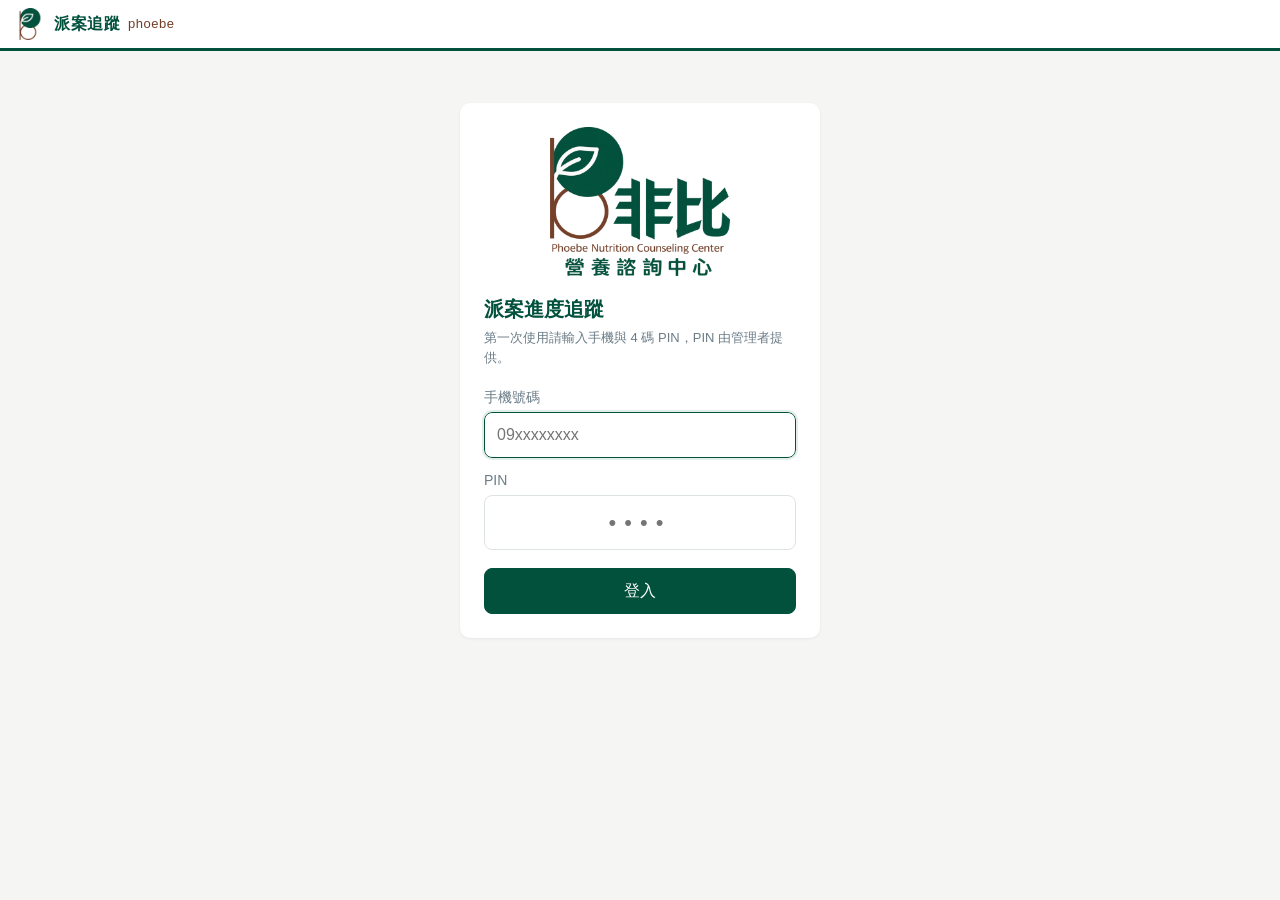
==== docs/index.html @ a388d230 "Add files via upload" ====
<!DOCTYPE html>
<html lang="zh-Hant">
<head>
<meta charset="utf-8">
<meta name="viewport" content="width=device-width, initial-scale=1, viewport-fit=cover">
<meta name="theme-color" content="#01513c">
<meta name="apple-mobile-web-app-capable" content="yes">
<meta name="apple-mobile-web-app-title" content="派案追蹤">
<title>phoebe 派案進度追蹤</title>
<link rel="manifest" href="manifest.json">
<link rel="icon" href="icon-192.png">
<link rel="apple-touch-icon" href="icon-192.png">
<link rel="stylesheet" href="style.css">
</head>
<body>
<header class="topbar">
  <div class="brand"><img src="mark.png" alt="phoebe">派案追蹤 <small>phoebe</small></div>
  <div class="who" id="who"></div>
</header>
<main id="app"><div class="center muted">載入中…</div></main>
<div id="modal" class="modal hidden" role="dialog" aria-modal="true"><div class="sheet" id="modalBody"></div></div>
<div id="toast" class="toast hidden"></div>
<div id="busy" class="busy hidden"><div class="spinner"></div></div>
<script src="config.js"></script>
<script src="app.js"></script>
</body>
</html>
---- docs/style.css ----
:root {
  /* phoebe 企業色：墨綠 #01513c、棕 #723e27 */
  --blue: #01513c;
  --blue-d: #013d2d;
  --blue-l: #e2eee8;
  --brown: #723e27;
  --brown-l: #f3e9e3;
  --bg: #f5f6f3;
  --card: #fff;
  --line: #dde3df;
  --text: #1f2d36;
  --muted: #6b7c87;
  --ok: #2f7d4f;
  --ok-l: #e4f3e8;
  --warn: #b66a12;
  --warn-l: #fdf0dd;
  --bad: #b23b3b;
  --bad-l: #fbe6e6;
  --r: 10px;
}
* { box-sizing: border-box; }
html, body { margin: 0; background: var(--bg); color: var(--text);
  font: 16px/1.5 -apple-system, "PingFang TC", "Microsoft JhengHei", "Noto Sans TC", sans-serif; }
button, input, select, textarea { font: inherit; }
.hidden { display: none !important; }
.muted { color: var(--muted); }
.center { text-align: center; padding: 40px 16px; }
.small { font-size: 13px; }

.topbar { position: sticky; top: 0; z-index: 10; background: #fff; color: var(--blue);
  display: flex; justify-content: space-between; align-items: center; gap: 8px;
  border-bottom: 3px solid var(--blue);
  padding: 8px 14px; padding-top: max(8px, env(safe-area-inset-top)); }
.brand { font-weight: 700; letter-spacing: .5px; display: flex; align-items: center; gap: 8px; white-space: nowrap; }
.brand img { width: 32px; height: 32px; }
.brand small { color: var(--brown); font-weight: 500; font-size: 13px; }
.who { font-size: 14px; display: flex; gap: 8px; align-items: center; color: var(--text); }
.who .role { background: var(--brown-l); color: var(--brown); border-radius: 10px; padding: 0 8px; font-size: 12px; }
.who button { background: transparent; color: var(--blue); border: 1px solid var(--blue); border-radius: 6px; padding: 2px 10px; cursor: pointer; }
@media (max-width: 380px) { .brand small { display: none; } }

main { max-width: 860px; margin: 0 auto; padding: 12px 12px 80px; }

/* 登入 */
.login { max-width: 360px; margin: 40px auto; background: var(--card); border-radius: var(--r); padding: 24px; box-shadow: 0 1px 3px rgba(0,0,0,.06); }
.login .logo { display: block; width: 180px; margin: 0 auto 18px; }
.login h1 { font-size: 20px; margin: 0 0 4px; color: var(--blue); }
.login p { margin: 0 0 20px; }

label { display: block; font-size: 14px; color: var(--muted); margin: 12px 0 4px; }
input[type=text], input[type=tel], input[type=password], input[type=date], select, textarea {
  width: 100%; padding: 10px 12px; border: 1px solid var(--line); border-radius: 8px; background: #fff; color: var(--text); }
input:focus, select:focus, textarea:focus { outline: 2px solid var(--blue-l); border-color: var(--blue); }
textarea { min-height: 80px; resize: vertical; }
.pin { letter-spacing: 8px; font-size: 22px; text-align: center; }

.btn { display: inline-flex; align-items: center; justify-content: center; gap: 6px;
  border: 1px solid var(--line); background: #fff; color: var(--text); border-radius: 8px;
  padding: 8px 14px; cursor: pointer; min-height: 40px; }
.btn:hover { border-color: var(--blue); }
.btn.primary { background: var(--blue); color: #fff; border-color: var(--blue); }
.btn.primary:hover { background: var(--blue-d); }
.btn.danger { color: var(--bad); border-color: #e8c3c3; }
.btn.ok { color: var(--ok); border-color: #bfe0cf; }
.btn.block { width: 100%; margin-top: 18px; min-height: 46px; }
.btn:disabled { opacity: .45; cursor: not-allowed; }
.btn.sm { min-height: 32px; padding: 4px 10px; font-size: 14px; }

/* 分頁 */
.tabs { display: flex; gap: 6px; overflow-x: auto; padding: 4px 0 10px; scrollbar-width: none; }
.tabs::-webkit-scrollbar { display: none; }
.tab { flex: 0 0 auto; border: 1px solid var(--line); background: #fff; border-radius: 20px;
  padding: 6px 14px; cursor: pointer; font-size: 15px; white-space: nowrap; color: var(--text); }
.tab.on { background: var(--blue); color: #fff; border-color: var(--blue); }
.tab .n { display: inline-block; min-width: 20px; padding: 0 6px; margin-left: 4px; border-radius: 10px;
  background: var(--blue-l); color: var(--blue-d); font-size: 13px; text-align: center; }
.tab.on .n { background: rgba(255,255,255,.25); color: #fff; }
.tab .n.alert { background: var(--bad); color: #fff; }
.nav { display: flex; gap: 4px; margin-bottom: 10px; border-bottom: 1px solid var(--line); overflow-x: auto; }
.nav button { background: none; border: none; padding: 10px 14px; cursor: pointer; color: var(--muted);
  border-bottom: 3px solid transparent; white-space: nowrap; font-size: 15px; }
.nav button.on { color: var(--blue-d); border-bottom-color: var(--brown); font-weight: 600; }

/* 卡片 */
.card { background: var(--card); border-radius: var(--r); padding: 14px; margin-bottom: 10px;
  box-shadow: 0 1px 2px rgba(0,0,0,.05); border-left: 4px solid var(--blue-l); }
.card.warn { border-left-color: var(--warn); }
.card.bad { border-left-color: var(--bad); }
.card.ok { border-left-color: var(--ok); }
.card h3 { margin: 0; font-size: 17px; display: flex; flex-wrap: wrap; gap: 6px; align-items: center; }
.card .meta { color: var(--muted); font-size: 14px; margin-top: 4px; }
.card .row { margin-top: 8px; font-size: 15px; }
.card .acts { display: flex; flex-wrap: wrap; gap: 8px; margin-top: 12px; }
.note { background: var(--bg); border-radius: 6px; padding: 6px 10px; margin-top: 8px; font-size: 14px; }
.note.warn { background: var(--warn-l); }
.note.bad { background: var(--bad-l); }

.tag { display: inline-block; font-size: 12px; padding: 1px 8px; border-radius: 10px; background: var(--blue-l); color: var(--blue-d); font-weight: normal; }
.tag.ok { background: var(--ok-l); color: var(--ok); }
.tag.warn { background: var(--warn-l); color: var(--warn); }
.tag.bad { background: var(--bad-l); color: var(--bad); }
.tag.gray { background: #eceff1; color: var(--muted); }

.search { margin-bottom: 10px; }
.empty { text-align: center; color: var(--muted); padding: 30px 0; }

/* 日期選擇 */
.legend { display: flex; gap: 14px; font-size: 13px; margin: 6px 0 10px; color: var(--muted); }
.legend i { display: inline-block; width: 12px; height: 12px; border-radius: 3px; margin-right: 4px; vertical-align: -1px; }
.dates { display: grid; grid-template-columns: repeat(4, 1fr); gap: 6px; }
@media (min-width: 560px) { .dates { grid-template-columns: repeat(6, 1fr); } }
.d { border: 1px solid; border-radius: 8px; padding: 6px 2px; text-align: center; cursor: pointer; background: #fff; line-height: 1.3; }
.d b { display: block; font-size: 16px; }
.d span { font-size: 12px; }
.d.normal { border-color: #bfe0cf; background: var(--ok-l); color: var(--ok); }
.d.over { border-color: #f0cf9f; background: var(--warn-l); color: var(--warn); }
.d.cur { outline: 2px dashed var(--muted); }
.d.sel { outline: 3px solid var(--blue); outline-offset: 1px; }
.d.normal.sel { background: var(--ok); color: #fff; }
.d.over.sel { background: var(--warn); color: #fff; }
.alertbox { background: var(--warn-l); color: var(--warn); border-radius: 8px; padding: 10px 12px; margin-top: 12px; font-size: 15px; }

/* 表單 */
.form { background: var(--card); border-radius: var(--r); padding: 16px; }
.grid2 { display: grid; grid-template-columns: 1fr; gap: 0 14px; }
@media (min-width: 560px) { .grid2 { grid-template-columns: 1fr 1fr; } }
.check { display: flex; gap: 8px; align-items: center; cursor: pointer; font-size: 15px; color: var(--text); margin: 0; }
.check input { width: 20px; height: 20px; accent-color: var(--blue); }

table.list { width: 100%; border-collapse: collapse; background: #fff; border-radius: var(--r); overflow: hidden; font-size: 15px; }
table.list th, table.list td { padding: 10px; border-bottom: 1px solid var(--line); text-align: left; }
table.list th { background: var(--brown-l); color: var(--brown); font-weight: 600; font-size: 14px; }

/* 視窗 */
.modal { position: fixed; inset: 0; background: rgba(15,35,28,.45); z-index: 50; display: flex; align-items: flex-end; justify-content: center; }
@media (min-width: 560px) { .modal { align-items: center; } }
.sheet { background: #fff; width: 100%; max-width: 520px; max-height: 92vh; overflow-y: auto;
  border-radius: 14px 14px 0 0; padding: 18px 16px calc(18px + env(safe-area-inset-bottom)); }
@media (min-width: 560px) { .sheet { border-radius: 14px; } }
.sheet h2 { margin: 0 0 4px; font-size: 18px; }
.sheet .foot { display: flex; gap: 8px; margin-top: 18px; }
.sheet .foot .btn { flex: 1; min-height: 46px; }
.bigpin { font-size: 40px; letter-spacing: 12px; text-align: center; font-weight: 700; color: var(--blue-d); background: var(--blue-l); border-radius: 10px; padding: 14px; margin: 14px 0; }

.toast { position: fixed; left: 50%; bottom: calc(24px + env(safe-area-inset-bottom)); transform: translateX(-50%);
  background: #1d2b25; color: #fff; padding: 10px 18px; border-radius: 20px; z-index: 80; font-size: 15px; max-width: 90vw; }
.toast.err { background: var(--bad); }
.busy { position: fixed; inset: 0; z-index: 70; background: rgba(255,255,255,.4); display: flex; align-items: center; justify-content: center; }
.spinner { width: 36px; height: 36px; border: 4px solid var(--blue-l); border-top-color: var(--blue); border-radius: 50%; animation: spin .8s linear infinite; }
@keyframes spin { to { transform: rotate(360deg); } }
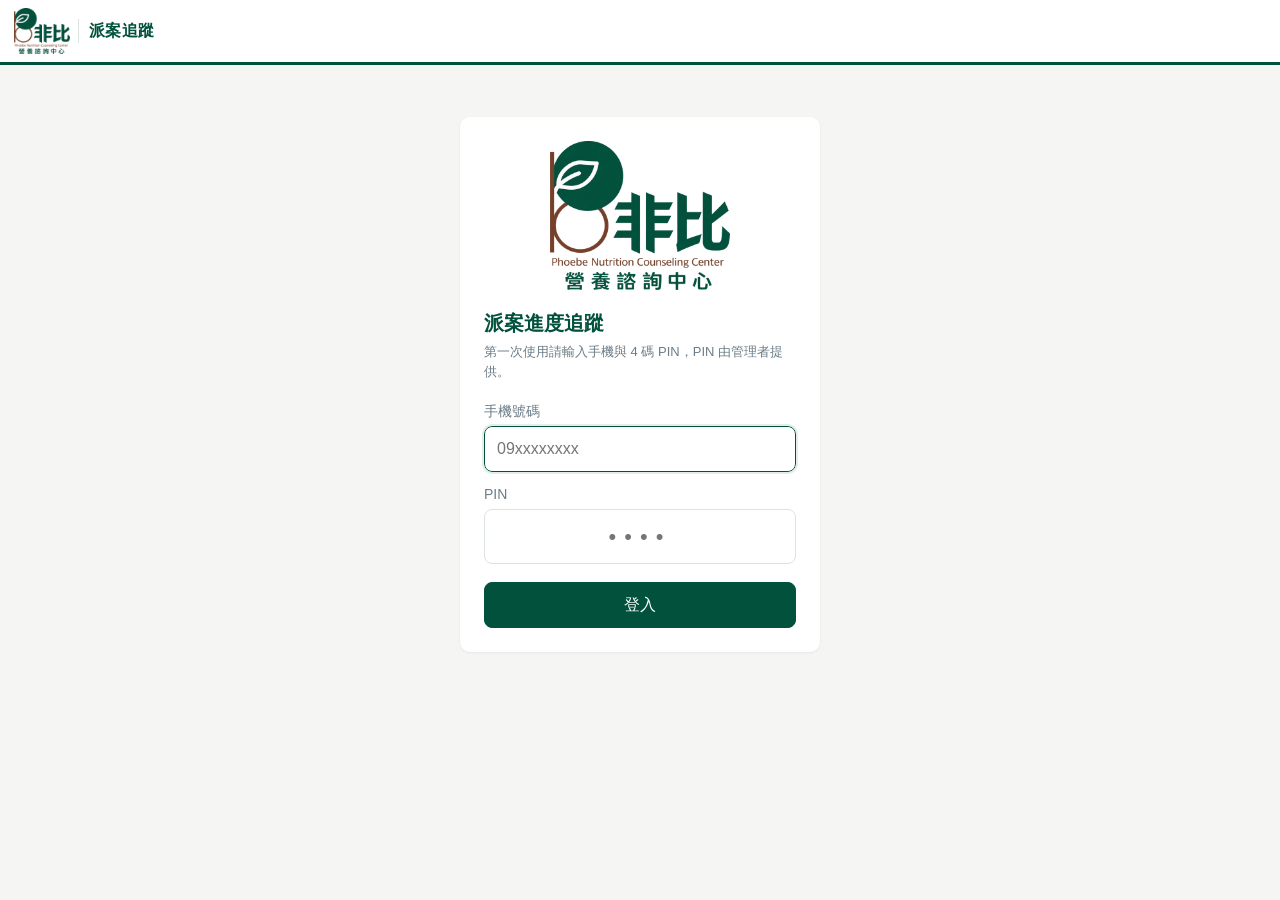
==== commit d98b6f76: "Add files via upload" ====
--- a/docs/index.html
+++ b/docs/index.html
@@ -14,12 +14,13 @@
 </head>
 <body>
 <header class="topbar">
-  <div class="brand"><img src="mark.png" alt="phoebe">派案追蹤 <small>phoebe</small></div>
+  <div class="brand"><img src="logo.png" alt="phoebe 營養諮詢中心"><span>派案追蹤</span></div>
   <div class="who" id="who"></div>
 </header>
 <main id="app"><div class="center muted">載入中…</div></main>
 <div id="modal" class="modal hidden" role="dialog" aria-modal="true"><div class="sheet" id="modalBody"></div></div>
 <div id="toast" class="toast hidden"></div>
+<div id="sync" class="sync hidden"></div>
 <div id="busy" class="busy hidden"><div class="spinner"></div></div>
 <script src="config.js"></script>
 <script src="app.js"></script>
--- a/docs/style.css
+++ b/docs/style.css
@@ -32,12 +32,12 @@
   border-bottom: 3px solid var(--blue);
   padding: 8px 14px; padding-top: max(8px, env(safe-area-inset-top)); }
 .brand { font-weight: 700; letter-spacing: .5px; display: flex; align-items: center; gap: 8px; white-space: nowrap; }
-.brand img { width: 32px; height: 32px; }
-.brand small { color: var(--brown); font-weight: 500; font-size: 13px; }
+.brand img { height: 46px; width: auto; display: block; }
+.brand span { border-left: 1px solid var(--line); padding-left: 10px; }
 .who { font-size: 14px; display: flex; gap: 8px; align-items: center; color: var(--text); }
 .who .role { background: var(--brown-l); color: var(--brown); border-radius: 10px; padding: 0 8px; font-size: 12px; }
 .who button { background: transparent; color: var(--blue); border: 1px solid var(--blue); border-radius: 6px; padding: 2px 10px; cursor: pointer; }
-@media (max-width: 380px) { .brand small { display: none; } }
+@media (max-width: 380px) { .brand img { height: 40px; } .brand span { font-size: 15px; } }
 
 main { max-width: 860px; margin: 0 auto; padding: 12px 12px 80px; }
 
@@ -148,3 +148,9 @@
 .busy { position: fixed; inset: 0; z-index: 70; background: rgba(255,255,255,.4); display: flex; align-items: center; justify-content: center; }
 .spinner { width: 36px; height: 36px; border: 4px solid var(--blue-l); border-top-color: var(--blue); border-radius: 50%; animation: spin .8s linear infinite; }
 @keyframes spin { to { transform: rotate(360deg); } }
+.sync { position: fixed; top: calc(70px + env(safe-area-inset-top)); right: 12px; z-index: 60; font-size: 13px;
+  background: var(--brown-l); color: var(--brown); padding: 2px 10px; border-radius: 10px; box-shadow: 0 1px 3px rgba(0,0,0,.08); }
+.sync::before { content: ''; display: inline-block; width: 8px; height: 8px; border-radius: 50%; background: var(--brown); margin-right: 6px; animation: pulse 1s infinite; }
+.sync.done { background: var(--ok-l); color: var(--ok); }
+.sync.done::before { background: var(--ok); animation: none; }
+@keyframes pulse { 50% { opacity: .3; } }
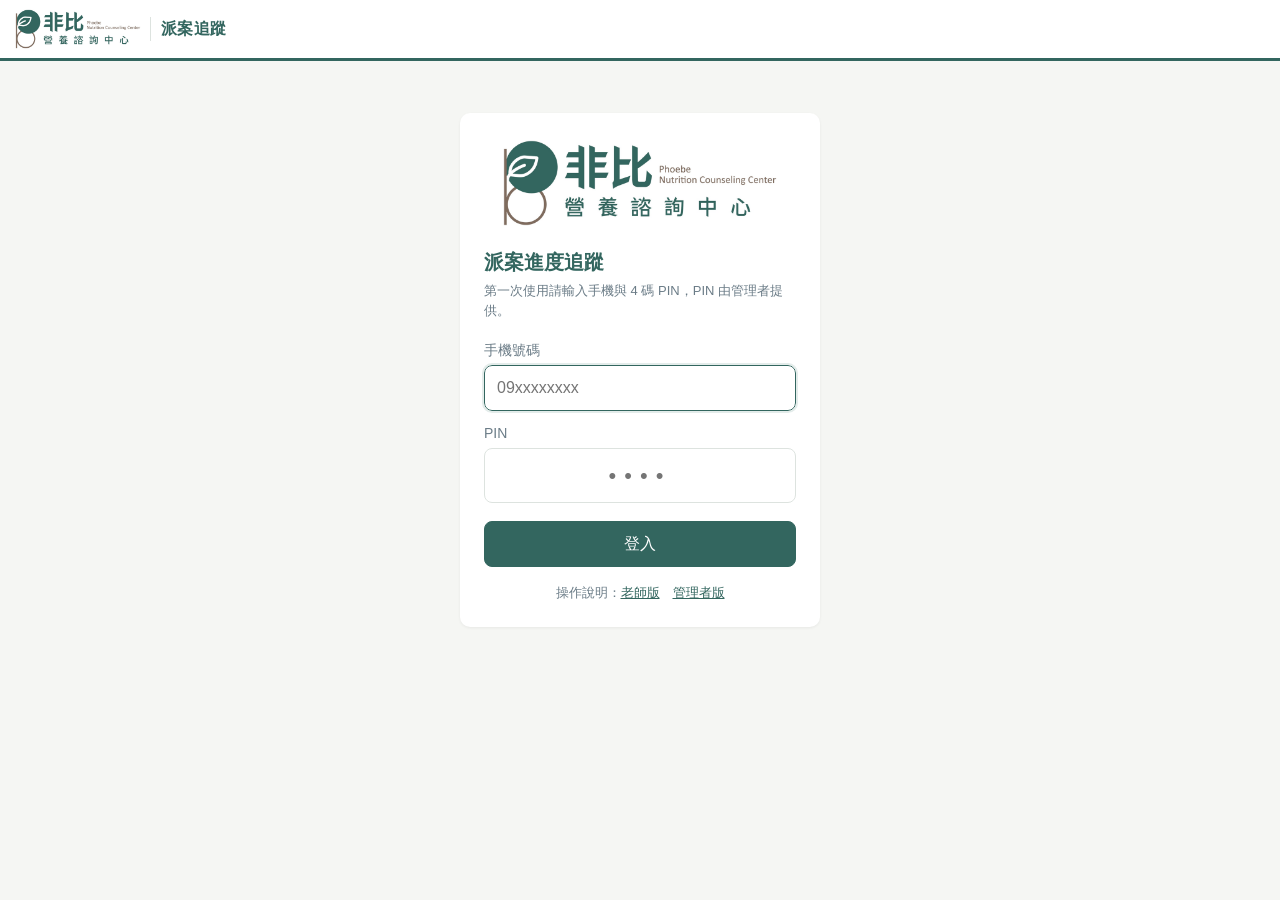
==== commit 45c783f8: "Add files via upload" ====
--- a/docs/index.html
+++ b/docs/index.html
@@ -3,7 +3,7 @@
 <head>
 <meta charset="utf-8">
 <meta name="viewport" content="width=device-width, initial-scale=1, viewport-fit=cover">
-<meta name="theme-color" content="#01513c">
+<meta name="theme-color" content="#33665f">
 <meta name="apple-mobile-web-app-capable" content="yes">
 <meta name="apple-mobile-web-app-title" content="派案追蹤">
 <title>phoebe 派案進度追蹤</title>
--- a/docs/style.css
+++ b/docs/style.css
@@ -1,10 +1,10 @@
 :root {
-  /* phoebe 企業色：墨綠 #01513c、棕 #723e27 */
-  --blue: #01513c;
-  --blue-d: #013d2d;
-  --blue-l: #e2eee8;
-  --brown: #723e27;
-  --brown-l: #f3e9e3;
+  /* phoebe 企業色：綠 #33665f、灰褐 #7f6c5e（取自 phoebe-logo） */
+  --blue: #33665f;
+  --blue-d: #264d47;
+  --blue-l: #e3ecea;
+  --brown: #7f6c5e;
+  --brown-l: #f1ece8;
   --bg: #f5f6f3;
   --card: #fff;
   --line: #dde3df;
@@ -32,18 +32,20 @@
   border-bottom: 3px solid var(--blue);
   padding: 8px 14px; padding-top: max(8px, env(safe-area-inset-top)); }
 .brand { font-weight: 700; letter-spacing: .5px; display: flex; align-items: center; gap: 8px; white-space: nowrap; }
-.brand img { height: 46px; width: auto; display: block; }
+.brand img { height: 42px; width: auto; display: block; }
 .brand span { border-left: 1px solid var(--line); padding-left: 10px; }
 .who { font-size: 14px; display: flex; gap: 8px; align-items: center; color: var(--text); }
 .who .role { background: var(--brown-l); color: var(--brown); border-radius: 10px; padding: 0 8px; font-size: 12px; }
-.who button { background: transparent; color: var(--blue); border: 1px solid var(--blue); border-radius: 6px; padding: 2px 10px; cursor: pointer; }
-@media (max-width: 380px) { .brand img { height: 40px; } .brand span { font-size: 15px; } }
+.who button, .who .help { background: transparent; color: var(--blue); border: 1px solid var(--blue); border-radius: 6px; padding: 2px 10px; cursor: pointer; font-size: 14px; text-decoration: none; line-height: 1.5; }
+.who .help { background: var(--blue-l); border-color: var(--blue-l); }
+@media (max-width: 420px) { .who .role { display: none; } .who { gap: 6px; } .brand span { display: none; } }
+@media (max-width: 380px) { .brand img { height: 34px; } .brand span { font-size: 15px; } }
 
 main { max-width: 860px; margin: 0 auto; padding: 12px 12px 80px; }
 
 /* 登入 */
 .login { max-width: 360px; margin: 40px auto; background: var(--card); border-radius: var(--r); padding: 24px; box-shadow: 0 1px 3px rgba(0,0,0,.06); }
-.login .logo { display: block; width: 180px; margin: 0 auto 18px; }
+.login .logo { display: block; width: 100%; max-width: 280px; margin: 0 auto 18px; }
 .login h1 { font-size: 20px; margin: 0 0 4px; color: var(--blue); }
 .login p { margin: 0 0 20px; }
 
@@ -132,7 +134,7 @@
 table.list th { background: var(--brown-l); color: var(--brown); font-weight: 600; font-size: 14px; }
 
 /* 視窗 */
-.modal { position: fixed; inset: 0; background: rgba(15,35,28,.45); z-index: 50; display: flex; align-items: flex-end; justify-content: center; }
+.modal { position: fixed; inset: 0; background: rgba(25,45,42,.45); z-index: 50; display: flex; align-items: flex-end; justify-content: center; }
 @media (min-width: 560px) { .modal { align-items: center; } }
 .sheet { background: #fff; width: 100%; max-width: 520px; max-height: 92vh; overflow-y: auto;
   border-radius: 14px 14px 0 0; padding: 18px 16px calc(18px + env(safe-area-inset-bottom)); }
@@ -154,3 +156,4 @@
 .sync.done { background: var(--ok-l); color: var(--ok); }
 .sync.done::before { background: var(--ok); animation: none; }
 @keyframes pulse { 50% { opacity: .3; } }
+a { color: var(--blue); }
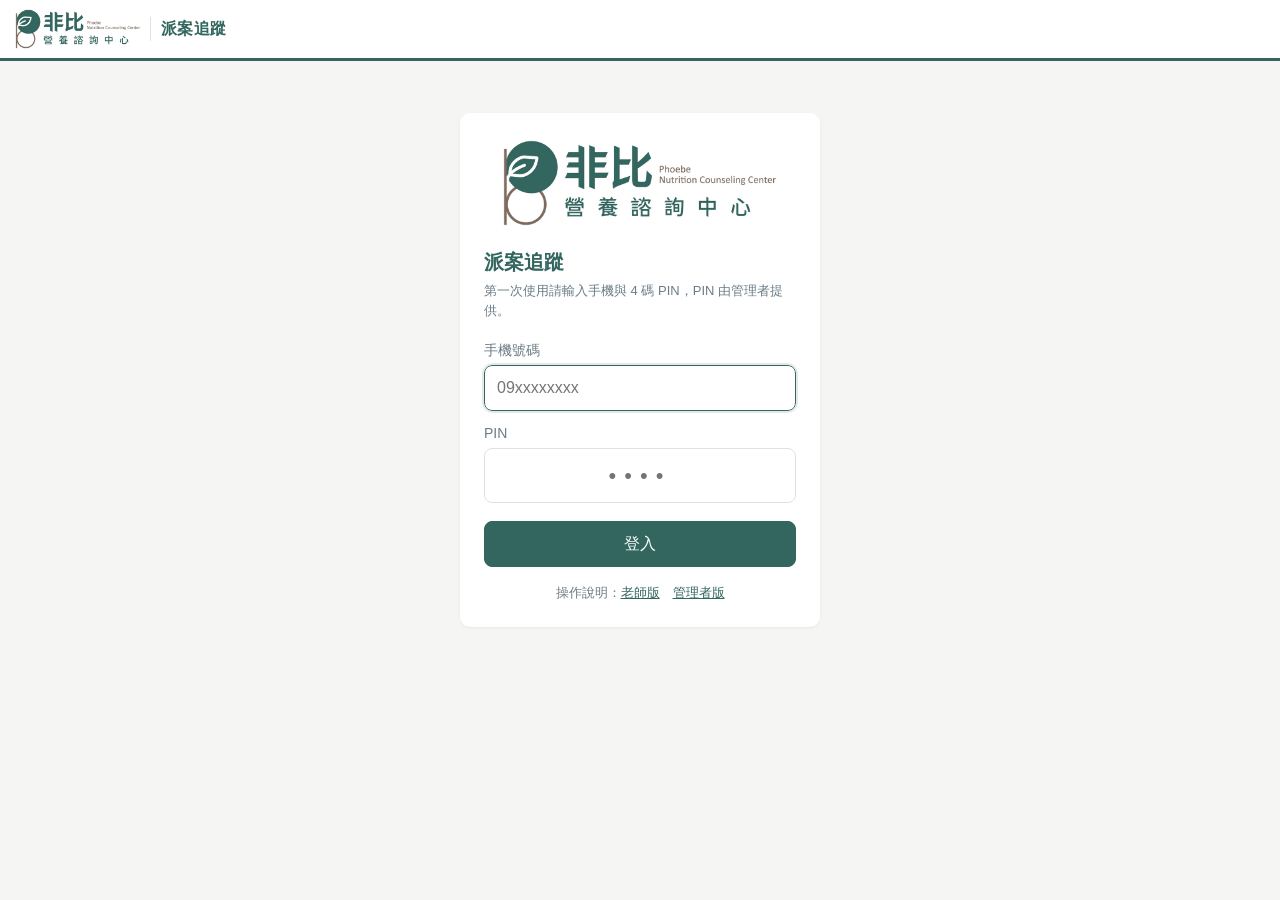
==== commit c76810d8: "Add files via upload" ====
--- a/docs/index.html
+++ b/docs/index.html
@@ -10,7 +10,7 @@
 <link rel="manifest" href="manifest.json">
 <link rel="icon" href="icon-192.png">
 <link rel="apple-touch-icon" href="icon-192.png">
-<link rel="stylesheet" href="style.css">
+<link rel="stylesheet" href="style.css?v=20261128b">
 </head>
 <body>
 <header class="topbar">
@@ -22,7 +22,7 @@
 <div id="toast" class="toast hidden"></div>
 <div id="sync" class="sync hidden"></div>
 <div id="busy" class="busy hidden"><div class="spinner"></div></div>
-<script src="config.js"></script>
-<script src="app.js"></script>
+<script src="config.js?v=20261128b"></script>
+<script src="app.js?v=20261128b"></script>
 </body>
 </html>
--- a/docs/style.css
+++ b/docs/style.css
@@ -157,3 +157,71 @@
 .sync.done::before { background: var(--ok); animation: none; }
 @keyframes pulse { 50% { opacity: .3; } }
 a { color: var(--blue); }
+.qlabel { font-size: 14px; color: var(--muted); margin: 12px 0 6px; }
+.choices { display: grid; gap: 8px; }
+.choice { display: flex; gap: 10px; align-items: flex-start; border: 1px solid var(--line); border-radius: 8px; padding: 10px 12px; cursor: pointer; margin: 0; color: var(--text); font-size: 15px; background: #fff; }
+.choice input { width: 20px; height: 20px; margin: 1px 0 0; flex: 0 0 auto; accent-color: var(--blue); }
+.choice:has(input:checked) { border-color: var(--blue); background: var(--blue-l); }
+#otherWrap textarea { margin-top: 8px; }
+
+/* ===== 後續服務 ===== */
+.d.blk { background: #eceff1 !important; border-color: #d5dadd !important; color: #9aa3a8 !important; text-decoration: line-through; }
+.visits { margin-top: 8px; border-top: 1px solid var(--line, #e3e6e8); }
+.vrow { display: flex; flex-wrap: wrap; align-items: center; gap: 6px 10px; padding: 7px 0; border-bottom: 1px solid var(--line, #e3e6e8); font-size: 15px; }
+.vrow.done { color: var(--muted); }
+.vno { min-width: 52px; font-size: 13px; color: var(--muted); }
+.vdate { font-weight: bold; }
+.vacts { margin-left: auto; display: flex; gap: 6px; }
+.pick { display: flex; gap: 8px; margin-bottom: 6px; }
+.pick input { flex: 1; }
+.calhead { display: flex; align-items: center; justify-content: space-between; margin: 6px 0; }
+.cal { display: grid; grid-template-columns: repeat(7, 1fr); gap: 4px; }
+.cw { text-align: center; font-size: 12px; color: var(--muted); padding: 2px 0; }
+.cd { position: relative; border: 1px solid #bfe0cf; background: var(--ok-l); color: var(--ok); border-radius: 8px; min-height: 42px; font-size: 16px; cursor: pointer; padding: 0; }
+.cd.out { background: transparent; border-color: transparent; color: #c3c9cc; cursor: default; }
+.cd.blk { background: #eceff1; border-color: #d5dadd; color: #9aa3a8; }
+.cd.today { box-shadow: inset 0 0 0 2px var(--brown); }
+.cd.sel { background: var(--blue); border-color: var(--blue); color: #fff; }
+.cd i, .k { position: absolute; right: 3px; top: 1px; font-style: normal; font-size: 10px; line-height: 1; }
+.cd.mine i, .k.mine { color: var(--blue); }
+.cd.other i, .k.other { color: var(--brown); font-weight: bold; }
+.cd.sel i { color: #fff; }
+.calkey { display: flex; flex-wrap: wrap; gap: 4px 14px; font-size: 13px; color: var(--muted); margin-bottom: 4px; }
+.calkey .k { position: static; margin-right: 4px; font-size: 12px; }
+.qlabel { font-weight: bold; margin: 10px 0 4px; }
+
+/* ===== 行事曆 ===== */
+.calfilters { display: flex; flex-wrap: wrap; gap: 8px; margin-bottom: 10px; }
+.calfilters select { flex: 1; min-width: 120px; width: auto; }
+.mhead { display: flex; align-items: center; flex-wrap: wrap; gap: 8px; margin-bottom: 8px; }
+.mhead b { font-size: 18px; min-width: 110px; text-align: center; }
+.mhead .muted { margin-left: auto; }
+.mcal { display: grid; grid-template-columns: repeat(7, minmax(0, 1fr)); gap: 3px; }
+.mw { text-align: center; font-size: 12px; color: var(--muted); padding: 2px 0; }
+.mday { position: relative; display: flex; flex-direction: column; align-items: stretch; min-height: 54px; padding: 3px 4px;
+  border: 1px solid var(--line); border-radius: 8px; background: #fff; text-align: left; cursor: pointer; color: var(--text); overflow: hidden; }
+.mday.blank { border: 0; background: transparent; cursor: default; }
+.mday.past { background: #fafbfa; }
+.mday.today { box-shadow: inset 0 0 0 2px var(--brown); }
+.mday.sel { border-color: var(--blue); box-shadow: inset 0 0 0 2px var(--blue); }
+.mnum { font-size: 14px; font-weight: bold; }
+.mcnt { display: flex; flex-wrap: wrap; gap: 2px; margin-top: 2px; }
+.mcnt i { font-style: normal; font-size: 11px; line-height: 16px; min-width: 16px; padding: 0 3px; border-radius: 8px; color: #fff; text-align: center; }
+.mcnt i.bk, .mkey i.bk { background: var(--blue); }
+.mcnt i.dn, .mkey i.dn { background: #9aa8a4; }
+.mcnt i.late, .mkey i.late { background: var(--bad); }
+.mnames { display: none; }
+.mkey { display: flex; flex-wrap: wrap; gap: 4px 14px; font-size: 13px; color: var(--muted); margin: 8px 0 4px; }
+.mkey i { display: inline-block; width: 10px; height: 10px; border-radius: 5px; margin-right: 4px; vertical-align: -1px; }
+.mlist { margin-top: 10px; background: #fff; border: 1px solid var(--line); border-radius: var(--r); padding: 4px 12px 8px; }
+.mlist h3 { margin: 8px 0 4px; font-size: 16px; }
+.mcase { flex: 1 1 200px; }
+@media (min-width: 760px) {
+  .mday { min-height: 96px; }
+  .mcnt { display: none; }
+  .mnames { display: flex; flex-direction: column; gap: 1px; margin-top: 2px; }
+  .mnames em { font-style: normal; font-size: 12px; line-height: 1.35; white-space: nowrap; overflow: hidden; text-overflow: ellipsis; padding: 0 4px; border-radius: 4px; }
+  .mnames em.bk { background: var(--blue-l); color: var(--blue-d); }
+  .mnames em.dn { background: #eef1f0; color: var(--muted); }
+  .mnames em.late { background: var(--bad-l); color: var(--bad); }
+}
